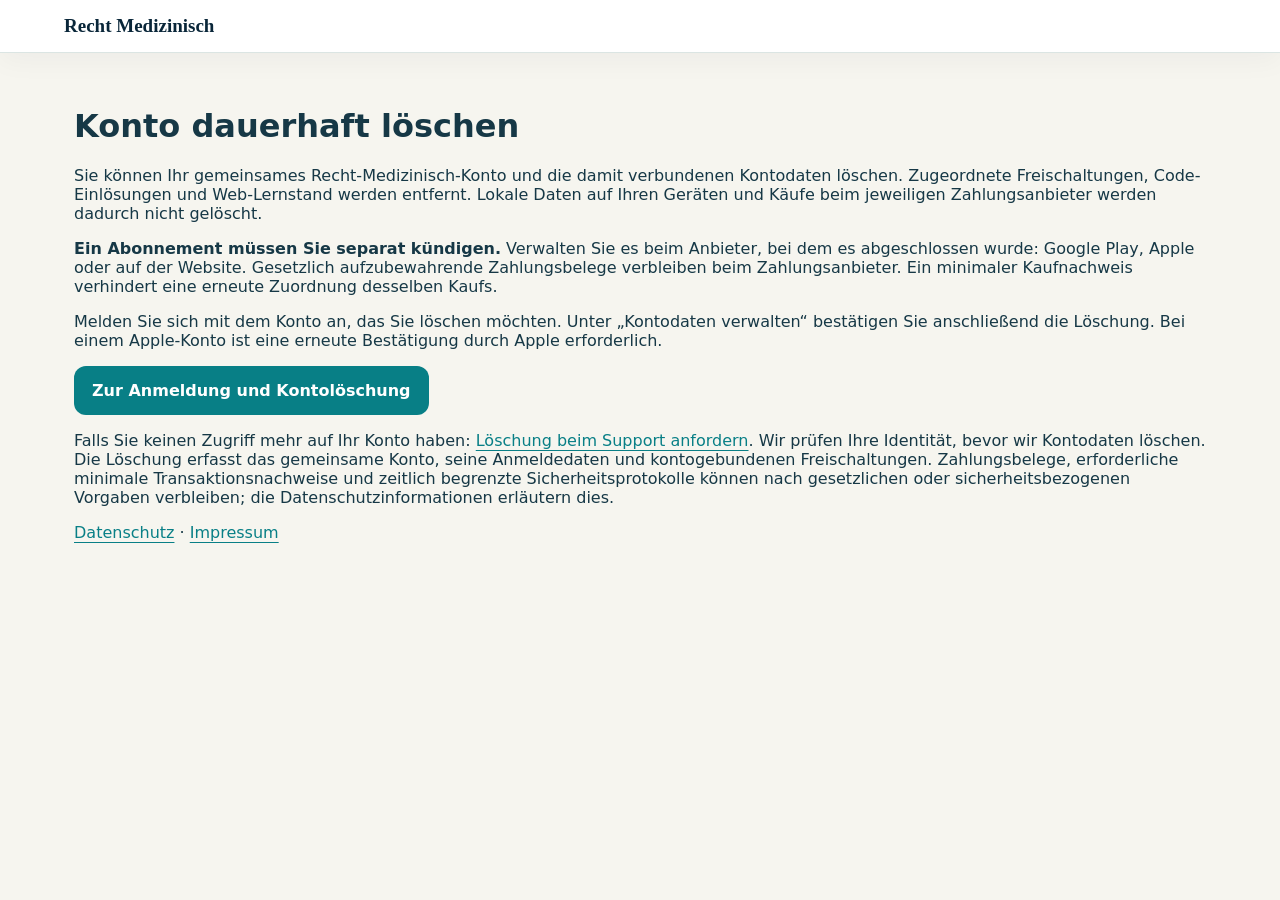
==== account-deletion.html @ ed58313d "Show explicit recovery feedback for an unsaved interview answer" ====
<!doctype html>
<html lang="de"><head><meta charset="utf-8"><meta name="viewport" content="width=device-width,initial-scale=1"><title>Konto löschen · Recht Medizinisch</title><link rel="stylesheet" href="styles.css?v=20261106-practiceux2"></head>
<body><header><a class="brand" href="./">Recht Medizinisch</a></header><main>
<h1>Konto dauerhaft löschen</h1>
<p>Sie können Ihr gemeinsames Recht-Medizinisch-Konto und die damit verbundenen Kontodaten löschen. Zugeordnete Freischaltungen, Code-Einlösungen und Web-Lernstand werden entfernt. Lokale Daten auf Ihren Geräten und Käufe beim jeweiligen Zahlungsanbieter werden dadurch nicht gelöscht.</p>
<p><strong>Ein Abonnement müssen Sie separat kündigen.</strong> Verwalten Sie es beim Anbieter, bei dem es abgeschlossen wurde: Google Play, Apple oder auf der Website. Gesetzlich aufzubewahrende Zahlungsbelege verbleiben beim Zahlungsanbieter. Ein minimaler Kaufnachweis verhindert eine erneute Zuordnung desselben Kaufs.</p>
<p>Melden Sie sich mit dem Konto an, das Sie löschen möchten. Unter „Kontodaten verwalten“ bestätigen Sie anschließend die Löschung. Bei einem Apple-Konto ist eine erneute Bestätigung durch Apple erforderlich.</p>
<a class="button" href="./#account">Zur Anmeldung und Kontolöschung</a>
<p>Falls Sie keinen Zugriff mehr auf Ihr Konto haben: <a href="mailto:rechtmedizinisch@gmail.com?subject=Recht%20Medizinisch%20%E2%80%93%20Kontol%C3%B6schung">Löschung beim Support anfordern</a>. Wir prüfen Ihre Identität, bevor wir Kontodaten löschen. Die Löschung erfasst das gemeinsame Konto, seine Anmeldedaten und kontogebundenen Freischaltungen. Zahlungsbelege, erforderliche minimale Transaktionsnachweise und zeitlich begrenzte Sicherheitsprotokolle können nach gesetzlichen oder sicherheitsbezogenen Vorgaben verbleiben; die Datenschutzinformationen erläutern dies.</p>
<a href="privacy.html">Datenschutz</a> · <a href="https://pg-apps.github.io/impressum/">Impressum</a>
</main></body></html>
---- styles.css ----
:root{font-family:system-ui,-apple-system,sans-serif;color:#163846;background:#f6f5ef;--teal:#087f86;--navy:#092639;--gold:#efd572}*{box-sizing:border-box}body{margin:0}header{position:sticky;top:0;z-index:3;background:#fffffff5;border-bottom:1px solid #dbe5e3;padding:16px 5%;display:flex;justify-content:space-between;align-items:center;gap:20px}.brand{display:flex;gap:12px;align-items:center;text-decoration:none;color:var(--navy);font-weight:750}.brand img{height:48px;width:48px;border-radius:12px}.brand small{display:block;font-size:12px;font-weight:400;margin-top:4px}nav{display:flex;gap:18px;flex-wrap:wrap;align-items:center}a{color:var(--teal);text-underline-offset:4px}nav a{text-decoration:none;font-weight:650}.account-link{background:#e0f3ef;padding:10px 16px;border-radius:22px}main{max-width:1180px;margin:auto;padding:32px 24px;min-height:70vh}.hero{display:grid;grid-template-columns:1fr 1fr;border-radius:28px;overflow:hidden;background:var(--navy);color:white;margin-bottom:28px}.hero-copy{padding:40px}.hero h1{font-size:clamp(34px,4vw,52px);line-height:1.08;letter-spacing:-1.5px}.hero h1 span{color:#59cdc3}.hero img{width:100%;height:100%;object-fit:cover}.eyebrow{text-transform:uppercase;letter-spacing:2px;font-size:12px;font-weight:750}.hero p{line-height:1.65}.button,button{display:inline-block;background:var(--teal);color:white;border:0;border-radius:12px;padding:13px 18px;font:inherit;font-weight:650;text-decoration:none;cursor:pointer;text-align:left}.button.secondary,button.secondary{background:#e0f3ef;color:var(--teal)}button:disabled{opacity:.55;cursor:not-allowed}button:focus-visible,a:focus-visible,input:focus-visible{outline:3px solid #d49625;outline-offset:4px}.row{display:flex;align-items:center;gap:12px;flex-wrap:wrap}.grid{display:grid;grid-template-columns:repeat(auto-fit,minmax(290px,1fr));gap:18px}.card{background:white;border:1px solid #dce7e4;border-radius:22px;padding:25px;margin-bottom:18px}.card h2,.card h3{margin-top:10px;line-height:1.3}.card p,li{line-height:1.65;white-space:pre-line}.badge{display:inline-block;background:#e0f3ef;color:#00666d;font-size:12px;font-weight:750;padding:6px 10px;border-radius:20px}.badge.lock{background:#fff0be;color:#785300}.notice{background:#fff1c7;border-left:5px solid #cd9b23;padding:18px;border-radius:12px;line-height:1.5;margin:16px 0}.disclaimer{background:#ffebe9;border-left-color:#b33131;color:#852626}.narrow{max-width:720px;margin:auto}.back{display:inline-block;margin-bottom:20px}.answer{display:block;width:100%;background:#edf4f3;color:var(--navy);margin:10px 0;white-space:normal;line-height:1.55}.answer.correct{background:#d0efe8;border:2px solid var(--teal)}.answer.wrong{background:#ffe2df;border:2px solid #bd3333}label{display:block;font-weight:650;margin-top:18px}input{display:block;width:100%;font:inherit;border:1px solid #9fbab7;padding:14px;border-radius:10px;margin:7px 0 15px}.subtle{color:#536a73;font-size:14px}.status{min-height:24px;margin:12px 0;line-height:1.6}.section-number{color:var(--teal);font-weight:800;font-size:14px}.link-list a{display:block;padding:12px 0}.search{max-width:650px}footer{text-align:center;line-height:1.8;padding:32px 20px;color:#536a73;font-size:13px}details{background:#f2f8f6;border-radius:12px;padding:14px;margin:10px 0}summary{cursor:pointer;font-weight:700}@media(max-width:720px){header{position:static;flex-direction:column;align-items:flex-start;padding:16px 20px}nav{gap:16px;font-size:14px}.hero{grid-template-columns:1fr}.hero-copy{padding:26px}.hero img{max-height:260px;object-position:center}main{padding:22px 16px}.card{padding:21px}.grid{grid-template-columns:1fr}}

.library-row{display:flex;align-items:flex-start;gap:12px;flex-wrap:wrap;margin:14px 0}.library-row a{flex:1;min-width:180px;text-align:left;white-space:normal}summary{line-height:1.6}main h1{white-space:pre-line}

.diagram{margin:24px 0;padding:16px;background:white;border-radius:20px}.diagram img{display:block;max-width:100%;max-height:85vh;object-fit:contain;margin:0 auto 16px}.image-dialog{max-width:96vw;max-height:95vh;border:0;border-radius:16px;padding:16px}.image-dialog img{display:block;max-width:none;width:min(1400px,160vw);height:auto}.image-dialog::backdrop{background:#092639cc}.image-dialog button{position:sticky;top:0}.course-links{margin:18px 0}

button.danger{background:#a52332;color:white} details label{display:block;margin-top:1rem}

select{display:block;width:100%;padding:14px;margin:12px 0;border:1px solid #b9ced2;border-radius:8px;background:white;color:#15323d;font:inherit}.selected-answer{border:2px solid #087f87;background:#e6f5f5}

details>.button{display:flex;margin:10px 0;text-align:left}.card p{white-space:pre-line}a:focus-visible,button:focus-visible,summary:focus-visible,input:focus-visible,select:focus-visible{outline:3px solid #b88935;outline-offset:3px}

p.correct{color:#00666d;background:#e0f3ef;padding:12px;border-radius:8px}p.wrong{color:#952c35;background:#ffebe9;padding:12px;border-radius:8px}.answer:disabled{opacity:1}

.library-section{margin:26px 0;padding:22px;border:1px solid #d6e5e2;border-radius:22px;background:#ffffffaa}.slide-grid{display:grid;grid-template-columns:repeat(2,minmax(0,1fr));gap:16px}.slide-preview{border-top:4px solid #087f86;margin:0;display:flex;flex-direction:column;align-items:flex-start;gap:12px}.slide-preview h3{flex:1}.deck-controls,.slide-toolbar{display:flex;align-items:center;justify-content:space-between;gap:12px;flex-wrap:wrap;margin:18px 0}.slide-toolbar{padding:14px;background:#e2f2ef;border-radius:16px}.slide-toolbar select{flex:1;min-width:180px;width:auto;max-width:100%;margin:0}.takeaway{background:#e9f6f1;border-left:5px solid #087f86}.caution{background:#fff5dd;border-left:5px solid #cc951c}header{flex-wrap:wrap}.brand,nav{min-width:0}@media(max-width:720px){.slide-grid{grid-template-columns:1fr}.library-section{padding:16px}.slide-toolbar select{flex-basis:100%;order:3}.deck-controls span{font-size:13px}}

.presentation-launch{padding:28px;border-radius:24px;background:linear-gradient(120deg,#092639,#135760);color:white;margin:20px 0}.presentation-launch .button,.presentation-launch button{margin:8px 12px 8px 0}.presentation-launch .subtle{color:#d3e7e4}.slide-stage{height:65vh;overflow:auto;background:white;border:1px solid #d7e7e4;border-top:6px solid #087f86;border-radius:22px;padding:28px;box-shadow:0 12px 30px #12364310}.slide-block{padding:18px 22px;margin-bottom:16px;background:#f0f8f6;border-radius:16px}.slide-block:nth-child(even){background:#f0f4fb}.slide-block h2{color:#08737b;font-size:1.3rem;margin-top:0}.slide-points{padding-left:26px}.slide-points li{padding:8px 0 8px 6px}.slide-points li::marker{color:#087f86}.slide-toolbar{margin-bottom:14px}@media(max-width:720px){.slide-stage{padding:14px;height:62vh}.slide-block{padding:16px}.presentation-launch{padding:20px}}
/* Original web presentation frame with the native app's semantic section palette. */
main.presentation-player{position:fixed;inset:0;z-index:20;max-width:none;margin:0;padding:0;background:#031523;color:white;display:grid;grid-template-rows:auto auto minmax(0,1fr) auto;height:100dvh;min-height:0;overflow:hidden}.player-header{display:flex;align-items:center;gap:18px;padding:12px 22px;border-bottom:1px solid #ffffff22}.player-brand{display:flex;align-items:center;gap:12px}.player-brand img{width:40px;height:40px;border-radius:50%;background:white}.player-position{margin-left:auto;font-size:13px;color:#a4c7cc}.player-header .button{font-size:13px;background:#15374b;color:white}.presentation-player .slide-toolbar{margin:0;padding:10px 22px;border-radius:0;background:#031523}.presentation-player .slide-toolbar select{background:#0b2a40;color:white;border-color:#ffffff33;max-width:650px}.presentation-player .slide-toolbar a{background:#15374b;color:white}.presentation-player .slide-stage{width:min(1180px,calc(100% - 48px));height:100%;max-height:100%;min-height:0;justify-self:center;background:radial-gradient(circle at 90% 10%,#59d7d125,transparent 34%),#f8f5ed;color:#071d33;border:0;border-left:9px solid #20b9b5;border-radius:18px;padding:34px 42px;box-shadow:0 25px 70px #0005;scrollbar-gutter:stable}.deck-title .eyebrow{color:#087f82}.deck-title h1{font-family:Georgia,serif;font-size:clamp(28px,3vw,48px);line-height:1.12;margin:12px 0 28px}.presentation-player .slide-block{background:#fff;border:1px solid #071d3310;border-left:4px solid #087f82;border-radius:22px;padding:20px;margin:16px 0}.slide-block h2{display:flex;align-items:flex-start;gap:12px;color:inherit;font-size:20px}.section-symbol{flex:none}.step-number{display:inline-grid;place-items:center;background:#087f8220;color:#087f82;border-radius:50%;min-width:38px;min-height:38px;margin-top:-7px}.presentation-player .tone-teal{background:#087f8210}.presentation-player .tone-blue{background:#2468c012;border-left-color:#2468c0}.presentation-player .tone-indigo{background:#5357b815;border-left-color:#5357b8}.presentation-player .tone-gold{background:#f4d97855;border-left-color:#b18a15}.presentation-player .tone-plain{background:white}.deck-sources{background:#087f8210;font-size:14px;color:#4e636c}.player-controls{padding:12px 22px;display:flex;align-items:center;gap:20px}.player-controls nav{display:flex;justify-content:space-between;flex:1}.player-controls progress{width:150px;accent-color:#59d7d1;height:8px}.player-controls a{background:#15374b!important;color:white!important}.presentation-player .slide-block p{line-height:1.7}.presentation-player .slide-points li{line-height:1.65}
@media(max-width:720px){.player-header{padding:10px 12px;gap:8px;flex-wrap:wrap}.player-brand{font-size:14px}.player-brand img{width:28px;height:28px}.player-position{font-size:11px}.player-header .button{padding:8px}.presentation-player .slide-toolbar{padding:8px 12px;gap:8px}.presentation-player .slide-toolbar a{padding:9px 12px}.presentation-player .slide-toolbar select{font-size:13px;padding:9px}.presentation-player .slide-stage{width:calc(100% - 16px);padding:20px 16px;border-left-width:5px}.presentation-player .slide-block{padding:16px}.deck-title h1{font-size:28px}.player-controls{padding:8px;gap:8px}.player-controls progress{width:55px}.player-controls a{font-size:12px;padding:10px}.slide-block h2{font-size:18px}}

.slide-steps{padding-left:2em}.slide-steps li{padding:10px 0 10px 8px;line-height:1.65}.slide-steps li::marker{font-weight:800;color:#087f82}.practice-callout{padding:16px;background:#f4d97855;border-radius:14px}strong{font-weight:750}

.knowledge-tiles{display:grid;grid-template-columns:repeat(2,minmax(0,1fr));gap:20px;margin:26px 0}.knowledge-tile{display:flex;flex-direction:column;gap:16px;padding:30px;border-radius:24px;background:white;border:1px solid #dce7e4;border-top:5px solid #087f86;color:#071d33;text-decoration:none;font-size:22px;font-weight:750;box-shadow:0 10px 25px #071d3309}.knowledge-tile:hover{background:#eef8f5}.category-career{border-top-color:#4d68b0}.category-professions{border-top-color:#836899}.category-podcast{border-top-color:#b78920}.category-slides{background:#e6f4f1}.category-system{border-top-color:#135776}.knowledge-tiles[hidden]{display:none}@media(max-width:720px){.knowledge-tiles{grid-template-columns:1fr;gap:14px}.knowledge-tile{font-size:20px;padding:24px}}

.slide-sections{display:grid;gap:16px}.presentation-player .slide-sections .slide-block{margin:0}.layout-comparison .slide-sections{grid-template-columns:repeat(2,minmax(0,1fr))}.layout-statement .slide-block{font-size:22px}.layout-cover .deck-title h1{font-size:clamp(36px,5vw,64px)}.layout-cover .slide-sections{grid-template-columns:minmax(0,1fr) minmax(0,1fr);align-items:center}.layout-cover .diagram{margin:0;padding:0;background:transparent}.layout-cover .slide-block{border:0!important;background:transparent!important}.presentation-player .slide-block{overflow-wrap:anywhere;min-width:0}.deck-title h1{hyphens:auto;overflow-wrap:break-word}@media(max-width:850px){.layout-comparison .slide-sections,.layout-cover .slide-sections{grid-template-columns:1fr}.layout-statement .slide-block{font-size:18px}}

.course-hero{background:linear-gradient(130deg,#071d33,#0b4056);color:white;border:0}.course-hero h1{font-family:Georgia,serif;font-size:clamp(28px,3.5vw,44px);line-height:1.15}.course-hero .section-number{color:#59d7d1}.course-hero li::marker{color:#59d7d1}.course-foundation{border-left:5px solid #087f86}.course-foundation .section-number{display:inline-block;background:#e4f3ee;padding:8px 12px;border-radius:20px}.course-foundation h2{color:#0b4056}

.deck-reading-note{font-size:12px;line-height:1.6;color:#536a73;border-top:1px solid #cdded7;padding-top:16px;margin-top:24px}.slide-stage:focus-visible{outline:2px solid #59d7d1;outline-offset:-3px}

.knowledge-banner{background:linear-gradient(130deg,#071d33,#0b4056);color:white;border-radius:24px;padding:28px;margin:20px 0 26px}.knowledge-banner h1{font-size:clamp(26px,3vw,38px);line-height:1.2;margin:14px 0;max-width:30ch}.knowledge-banner .section-number,.knowledge-category{color:#59d7d1}.knowledge-symbol{display:block;font-size:30px;margin-top:16px}.knowledge-banner .badge{margin-top:8px}.career-entry details .button{display:block;margin:10px 0;line-height:1.5}.library-section summary{display:flex;align-items:center;gap:12px}.library-section summary::before{content:'›';font-size:24px;color:#087f86}.library-section details[open]>summary::before{transform:rotate(90deg)}

.slide-search-dialog{width:min(700px,calc(100% - 24px));max-height:85dvh;overflow:auto;border:1px solid #a9c8c2;border-radius:22px;padding:24px;background:#f8f5ed;color:#071d33}.slide-search-dialog::backdrop{background:#031523cc}.slide-search-dialog h2{font-family:Georgia,serif}.slide-search-dialog .button{display:block;margin:10px 0;line-height:1.5;white-space:normal}.player-header>button{font-size:13px;padding:8px 12px}

.presentation-player .slide-variant-0{background:linear-gradient(135deg,#f8f5ed,#fff)}.presentation-player .slide-variant-1{background:radial-gradient(circle at 83% 20%,#2bc5bf40,transparent 28%),#f8f5ed}.presentation-player .slide-variant-2{background:radial-gradient(circle at 80% 20%,#2bc5bf40,transparent 30%),#071d33;color:white}.presentation-player .slide-variant-3{background:linear-gradient(135deg,#dff1eb,#fbf7ee)}.slide-variant-2 .deck-title .eyebrow{color:#59d7d1}.presentation-player .slide-variant-2 .slide-block{background:#f4f8f5;color:#071d33}.presentation-player .slide-variant-2 .tone-gold{background:#f7edc8}.presentation-player .slide-variant-2 .tone-blue{background:#e8eff8}.presentation-player .slide-variant-2 .tone-indigo{background:#eeedf9}.slide-variant-2 .deck-sources{background:#e1f0eb;color:#244551}.slide-variant-2 .deck-reading-note{color:#c5dedc;border-color:#ffffff33}

/* Native judgment atlas and grouped norm library. */
.reference-banner p{line-height:1.6}.reference-banner .button{margin-top:12px}.reference-filter-row{display:flex;gap:18px;flex-wrap:wrap}.reference-filter-row label{flex:1;min-width:220px;margin:0}.reference-filter-row select{display:block;width:100%;font:inherit;color:var(--navy);background:#f2f8f6;border:1px solid #9fbab7;border-radius:10px;padding:12px;margin-top:8px;white-space:normal}.reference-filter-row select:focus-visible{outline:3px solid #d49625;outline-offset:3px}.judgment-card{border-top:4px solid #087f86}.judgment-card h2{font-size:clamp(21px,2.4vw,28px);color:var(--navy)}.judgment-docket{font-family:ui-monospace,monospace;font-size:14px;color:#536a73}.judgment-tenor{background:#edf4fa;border-left:4px solid #4a749a;padding:12px 18px;border-radius:10px}.judgment-tenor h3,.judgment-holding h3{font-size:16px}.judgment-card summary{color:var(--teal);padding:6px 0}.judgment-card details[open] summary{margin-bottom:18px}.reference-actions{display:flex;flex-wrap:wrap;gap:12px}.reference-source{display:inline-flex;padding:12px 16px;background:var(--teal);color:white;border-radius:10px;text-decoration:none;font-weight:650}.reference-course-links a{display:block;padding:10px 0;line-height:1.5}.norm-group h2{color:var(--navy)}.norm-link{display:flex;gap:14px;align-items:flex-start;padding:17px 6px;text-decoration:none;border-bottom:1px solid #dce7e4;color:var(--navy);line-height:1.5}.norm-link:last-child{border-bottom:0}.norm-link:hover{background:#eef7f4;border-radius:10px}.norm-description{display:block;font-size:14px;color:#536a73;margin-top:5px}.norm-symbol{color:var(--teal);font-size:24px;font-weight:800;min-width:24px}.norm-arrow{margin-left:auto;color:var(--teal);font-size:22px}.norm-resources{border-left:5px solid #087f86}@media(max-width:600px){.reference-filter-row{display:block}.reference-filter-row label+label{margin-top:14px}.reference-source{width:100%}.judgment-card .badge{line-height:1.5}}
.practice-modes{display:grid;grid-template-columns:repeat(3,minmax(0,1fr));gap:14px;margin:20px 0}.practice-mode{display:flex;flex-direction:column;align-items:flex-start;gap:12px;background:#f2f7f5;color:var(--navy);border:2px solid #dbe7e3;border-radius:18px;padding:20px;text-align:left;line-height:1.5;font-weight:400}.practice-mode[aria-pressed=true]{background:#dff2ed;border-color:var(--teal);box-shadow:0 0 0 1px var(--teal)}.practice-mode strong{font-size:19px}.mode-icon{font-size:27px}.mode-description{font-size:14px;color:#425f68}.practice-timer-setup{background:#edf3f9;border-radius:16px;padding:18px;margin:20px 0}.practice-timer-setup input{max-width:240px}.practice-timer-setup .badge{display:block;width:fit-content;font-size:14px;margin:12px 0}.practice-timer-setup label{font-size:14px}.practice-mistakes{border-top:1px solid #dbe7e3;margin-top:28px;padding-top:16px}.practice-score{display:flex;align-items:center;gap:18px;border-radius:16px;background:#def2eb;padding:20px;margin:20px 0;color:#00666d}.practice-score strong{font-size:34px}.practice-panel>.secondary{margin:10px 8px 10px 0}@media(max-width:760px){.practice-modes{grid-template-columns:1fr}.practice-mode{gap:8px;padding:18px}.practice-mode .mode-icon{font-size:23px}.practice-score{align-items:flex-start;flex-direction:column;gap:8px}}
.practice-answer{display:grid;grid-template-columns:32px minmax(0,1fr);gap:14px;align-items:start}.answer-letter{display:inline-flex;align-items:center;justify-content:center;width:32px;height:32px;border-radius:50%;background:white;color:var(--teal);font-weight:800}.practice-answer.correct .answer-letter{background:var(--teal);color:white}.practice-answer.wrong .answer-letter{background:#b33131;color:white}

.layout-roles .slide-sections{grid-template-columns:repeat(3,minmax(0,1fr))}.layout-roles .slide-sections>.tone-gold:last-child{grid-column:1/-1}@media(max-width:1100px){.layout-roles .slide-sections{grid-template-columns:repeat(2,minmax(0,1fr))}}@media(max-width:700px){.layout-roles .slide-sections{grid-template-columns:1fr}}

.course-group{margin:32px 0 42px}.course-group>h2{font-family:Georgia,serif;font-size:clamp(24px,3vw,30px);margin-bottom:8px}.course-group>.subtle{margin-bottom:20px}.course-preview{display:flex;flex-direction:column;border-top:4px solid #628298;margin-bottom:0;min-width:0}.course-preview.course-free{border-top-color:var(--teal);background:linear-gradient(155deg,#fff,#eff9f5)}.course-preview h3{font-size:22px;color:var(--navy);line-height:1.3;margin:0 0 12px}.course-preview>.button{margin-top:auto;align-self:flex-start}.course-preview>p:not(.section-number){margin-top:0;margin-bottom:22px}.course-card-top{display:flex;align-items:center;justify-content:space-between;gap:12px;flex-wrap:wrap}.course-symbol{display:grid;place-items:center;width:48px;height:48px;background:#e8f2f2;border-radius:14px;font-size:25px}.course-free .course-symbol{background:#d7efe6}.course-preview .section-number{margin:18px 0 10px}.course-preview .badge{white-space:normal}

.account-welcome{display:grid;grid-template-columns:1.15fr 1fr;background:var(--navy);color:white;border-radius:24px;overflow:hidden;margin-bottom:24px}.account-welcome-copy{padding:28px}.account-welcome h1{margin:12px 0;font-family:Georgia,serif;font-size:36px}.account-welcome img{width:100%;height:100%;object-fit:cover;min-height:250px}.account-slogan{font-size:22px;line-height:1.45;font-weight:700}.account-slogan span{color:#59d7d1}.account-grants{border-top:5px solid var(--teal)}.account-code{background:#edf7f5;border:1px solid #b8dbd5}.account-code h2{color:#08737b}@media(max-width:540px){.account-welcome{grid-template-columns:1fr}.account-welcome img{height:180px;min-height:0;object-position:center 40%}.account-welcome-copy{padding:24px}}

header{flex-wrap:wrap}.brand{min-width:0}header nav{min-width:0}header nav a{white-space:nowrap}@media(min-width:721px) and (max-width:1200px){header nav{flex-basis:100%;gap:16px}}

/* Native learning steps: semantic answers and persistent course progress. */
.course-learning-progress{margin-top:1.4rem}.course-learning-progress progress{width:100%;height:14px;accent-color:var(--teal,#07878b)}
.learning-material{border:1px solid #cbdedb;border-radius:16px;margin:12px 0;background:#f4faf8;padding:16px}
.learning-material summary{cursor:pointer;font-weight:750;color:#075e66;line-height:1.5;text-align:left}.learning-material>div{padding-top:16px}
.learning-answers{display:grid;gap:12px}.learning-answer{display:flex;align-items:flex-start;gap:12px;text-align:left;white-space:normal;line-height:1.6;width:100%}
.answer-marker{display:inline-flex;justify-content:center;align-items:center;flex:0 0 30px;height:30px;border:1px solid currentColor;border-radius:50%;font-weight:800}
.learning-feedback{padding:16px;margin-top:16px;border-radius:16px}.learning-feedback:empty{display:none}
.learning-feedback.correct{background:#e0f5ef;color:#086d69}.learning-feedback.wrong{background:#fff0ee;color:#9b3035}
.learning-step .source-link{display:block;margin:12px 0;padding:14px;background:#edf6f5;border-radius:12px;font-weight:650;overflow-wrap:anywhere}
.learning-answer:disabled{opacity:1}.learning-answer.correct{background:#dcf5ed;color:#086d69;border:2px solid #0b8c82}.learning-answer.wrong{background:#fff0ee;color:#9b3035;border:2px solid #ba4249}

.course-progress-preview{display:grid;gap:8px;margin:14px 0;font-size:.88rem;font-weight:650;color:#08787e}.course-progress-preview progress{width:100%;height:10px;accent-color:#07878b}.progress-stat-grid{display:grid;grid-template-columns:repeat(3,1fr);gap:12px;margin-top:24px}.progress-stat-grid>div{display:grid;gap:7px;padding:18px;border-radius:16px;background:#ffffffc9;color:#093346}.progress-stat-grid strong{font-size:1.7rem}.progress-stat-grid span{font-size:.85rem}.certificate-gate{margin-top:28px;border-top:5px solid #bf9a42}@media(max-width:540px){.progress-stat-grid{grid-template-columns:1fr}.progress-stat-grid>div{display:flex;align-items:center;justify-content:space-between}}

.podcast-hero{display:grid;grid-template-columns:200px 1fr;gap:32px;align-items:center;padding:32px;background:#0b2339;color:white;border-radius:26px;margin-bottom:28px}.podcast-hero img{width:100%;border-radius:20px}.podcast-hero h1{color:white}.podcast-hosts{color:#66d2d0;font-weight:750}.podcast-grid{display:grid;grid-template-columns:repeat(2,minmax(0,1fr));gap:22px}.podcast-related{display:grid;gap:12px;border-top:1px solid #d7e3e0;margin-top:22px;padding-top:12px}.podcast-related a{padding:12px;border-radius:12px;background:#edf7f4;font-weight:650}.podcast-episode{margin:0}.podcast-grid+.card{margin-top:28px}@media(max-width:650px){.podcast-hero{grid-template-columns:1fr;padding:24px}.podcast-hero img{width:130px}.podcast-grid{grid-template-columns:1fr}}

.search-controls{display:grid;grid-template-columns:2fr 1fr;gap:16px;margin:24px 0}.search-controls input,.search-controls select{width:100%;min-width:0}.search-result mark{background:#ffebae;color:#172d35;border-radius:3px;padding:0 2px}.search-result h2{font-size:1.25rem}.search-result h2 a{text-decoration:underline;text-decoration-thickness:1px;text-underline-offset:4px}.search-result p{line-height:1.7}@media(max-width:600px){.search-controls{grid-template-columns:1fr}}

.sync-panel{border-top:5px solid #07878b}.sync-panel button{margin:6px 10px 6px 0}.sync-panel h2{color:#08787e}

.home-learning-summary{font-weight:650}.home-progress-link{display:block;margin-top:16px;color:inherit;text-underline-offset:4px}.home-learning-menu>a{display:grid;grid-template-columns:30px minmax(0,1fr) 18px;align-items:center;gap:12px;padding:17px 4px;border-bottom:1px solid #dce7e4;color:#071d33;text-decoration:none;font-weight:650}.home-learning-menu>a:last-child{border-bottom:0}.home-learning-menu>a:hover,.home-learning-menu>a:focus-visible{background:#eaf7f5;border-radius:8px}.home-learning-menu>a>span:last-child{font-size:25px;color:#087f86}

.card>a.button{margin:6px 8px 6px 0;white-space:normal;text-align:left}

.learning-path-image{display:block;width:100%;height:auto;border-radius:18px}.learning-outcomes{list-style:none;counter-reset:outcome;padding:0}.learning-outcomes li{counter-increment:outcome;display:flex;align-items:flex-start;gap:14px;margin:16px 0;line-height:1.6}.learning-outcomes li::before{content:counter(outcome);flex:0 0 32px;height:32px;display:grid;place-items:center;border-radius:50%;background:#d7f1ef;color:#006b70;font-weight:800}.knowledge-tile p{font-size:1rem;font-weight:400;line-height:1.6}

.progress-level{display:flex;align-items:center;gap:22px;margin:22px 0}.progress-level h2{margin:4px 0}.progress-ring{position:relative;width:116px;height:116px;flex:0 0 116px;border-radius:50%;display:grid;place-items:center;background:conic-gradient(#71d4cb var(--progress),#ffffff30 0)}.progress-ring::before{content:"";position:absolute;inset:10px;background:#102c3e;border-radius:50%}.progress-ring strong{position:relative;font-size:1.65rem}.progress-level .section-number{color:#9de6df}@media(max-width:420px){.progress-level{gap:14px}.progress-ring{width:90px;height:90px;flex-basis:90px}.progress-ring strong{font-size:1.3rem}.progress-level h2{font-size:1.15rem}}

/* A visible learning status and clear location within the platform. */
body>header{display:grid;grid-template-columns:minmax(0,1fr) auto;gap:10px 20px;box-shadow:0 8px 28px #0926390a}
body>header .brand{font-family:Georgia,serif;font-size:19px;line-height:1.06}
body>header .brand img{width:58px;height:58px;object-fit:cover;border:1px solid #d7e5e5;box-shadow:0 4px 14px #09263912}
body>header .brand small{font-family:system-ui,-apple-system,sans-serif;line-height:1.25;color:#4b6670}
body>header nav{grid-column:1/-1;grid-row:2;gap:4px 7px}
body>header nav a{padding:10px 12px;border-radius:13px;color:#284b56;transition:background .15s,color .15s}
body>header nav a:hover{background:#eaf5f2;color:#075d66}
body>header nav a.is-active{background:#092f42;color:white;box-shadow:inset 0 -3px #43c6bd}
body>header .account-link{background:#e0f3ef;color:#075d66}
body>header .account-link.is-active{background:#092f42;color:white}
.nav-progress{grid-column:2;grid-row:1;display:flex;align-items:center;justify-content:space-between;gap:12px;min-width:167px;padding:9px 12px 9px 15px;border:1px solid #a7d6d1;border-radius:15px;background:#e3f4ef;color:#074d56;text-decoration:none;font-size:13px;font-weight:750;box-shadow:0 4px 14px #0926390e}
.nav-progress strong{background:#087f86;color:#fff;padding:8px 9px;border-radius:10px;font-size:16px;white-space:nowrap}
.nav-progress:hover,.nav-progress.is-active{background:#092f42;color:#fff}
.nav-progress.is-active strong{background:#42bdb7;color:#072b3b}
.slide-course-jump{border-top:5px solid #35aaa5;background:linear-gradient(135deg,#fff,#ebf8f4)}
.slide-course-jump select{max-width:420px}
.slide-course-jump .button{margin:5px 0}
.knowledge-tile{position:relative;overflow:hidden;min-height:180px;justify-content:space-between;transition:transform .16s,box-shadow .16s}
.knowledge-tile:hover{transform:translateY(-3px);box-shadow:0 17px 34px #09263916}
.knowledge-tile .subtle{font-size:14px;font-weight:750;color:#087078}
.knowledge-tile.category-glossary{background:linear-gradient(140deg,#fff,#edf8f6)}
.knowledge-tile.category-career{background:linear-gradient(140deg,#fff,#f0f4ff)}
.knowledge-tile.category-professions{background:linear-gradient(140deg,#fff,#f6f0fa)}
.knowledge-tile.category-podcast{background:linear-gradient(140deg,#fff,#fff6df)}
.knowledge-tile.category-system{background:linear-gradient(140deg,#fff,#eaf3f7)}
.knowledge-tile.category-slides{background:linear-gradient(140deg,#fff,#e9f5ef)}
.certificate-gate{scroll-margin-top:110px;background:linear-gradient(120deg,#fffaf0,#fff);border:1px solid #e8d7ac;border-top:6px solid #bd8a21;box-shadow:0 14px 34px #4d331115}
.certificate-gate h2{font-family:Georgia,serif;font-size:clamp(24px,3vw,32px);color:#493719}
.certificate-gate .section-number{color:#8b6318}
.certificate-gate>p:not(.section-number):not(.subtle){max-width:75ch}
.progress-course-heading{margin:40px 0 20px}
.progress-course-heading h2{font-family:Georgia,serif;font-size:clamp(25px,3vw,33px);margin:6px 0}
/* Course lessons use the same visual rhythm as the native learning path. */
.course-hero{box-shadow:0 20px 42px #0926391b}
.course-hero>p:not(.section-number){max-width:78ch}
.course-goals{background:linear-gradient(130deg,#fff,#f1f8f6);border-left:5px solid #0a8889}
.course-goals h2{font-family:Georgia,serif;font-size:clamp(22px,2.5vw,30px);color:#0b4056}
.course-goals ul{list-style:none;padding:0;margin:14px 0 2px;display:grid;gap:9px}
.course-goals li{display:flex;align-items:flex-start;gap:12px;margin:0;padding:11px 13px;border-radius:12px;background:#ffffffb8}
.course-goals li::before{content:'◎';color:#078788;font-size:22px;line-height:1.1;flex:none}
.course-journey{display:block;background:#0b3044;color:white;border-radius:20px;padding:20px 22px;margin:20px 0 26px;box-shadow:0 14px 30px #09263916}
.course-journey>.section-number{color:#79ddd3;margin:0 0 14px}
.course-journey-links{display:grid;grid-template-columns:repeat(4,minmax(0,1fr));gap:9px}
.course-journey-link{display:flex;align-items:center;gap:10px;width:100%;padding:11px 12px;border:1px solid #ffffff36;border-radius:12px;background:#ffffff14;color:white;text-align:left;font-size:13px;line-height:1.35}
.course-journey-link:hover{background:#ffffff28}
.journey-symbol{font-size:21px;flex:none}
.learning-step{--step-accent:#088487;--step-tint:#e6f5f0;border-top:5px solid var(--step-accent);box-shadow:0 10px 24px #0926390a;scroll-margin-top:175px}
.learning-step.step-2,.learning-step.step-5{--step-accent:#9a7349;--step-tint:#fff4e9}
.learning-step.step-3,.learning-step.step-6{--step-accent:#4d68a6;--step-tint:#edf2fc}
.learning-step.step-4,.learning-step.step-7{--step-accent:#6b659f;--step-tint:#f1effa}
.learning-step>.section-number{display:inline-flex;padding:6px 10px;border-radius:9px;background:var(--step-tint);color:var(--step-accent);font-size:12px;letter-spacing:.07em}
.learning-step>h2{font-family:Georgia,serif;font-size:clamp(23px,2.4vw,29px);color:#123748;margin:13px 0 20px}
.learning-material{background:#f7faf9;border-color:#cfdfdc;padding:0;overflow:hidden}
.learning-material[open]{background:#fff;border-color:#8dc7be;box-shadow:0 8px 22px #0926390c}
.learning-material summary{display:grid;grid-template-columns:35px minmax(0,1fr) auto;align-items:center;gap:12px;padding:14px 15px;list-style:none;color:#153d46}
.learning-material summary::-webkit-details-marker{display:none}
.learning-material summary::after{content:'⌄';font-size:23px;color:#087f86;grid-column:4;line-height:1}
.learning-material[open] summary::after{transform:rotate(180deg)}
.material-number{display:grid;place-items:center;width:35px;height:35px;background:#dff2ed;color:#066f73;border-radius:50%;font-size:13px;font-weight:850}
.material-title{font-size:16px;font-weight:750;line-height:1.4}
.material-state{font-size:12px;color:#496873;white-space:nowrap}
.material-state.is-read{color:#067b6f;font-weight:800}
.learning-material>div{padding:0 18px 18px 62px;text-align:left;line-height:1.65}
.learning-material>div p{white-space:normal}
.material-norms{display:flex;gap:7px;flex-wrap:wrap;margin-top:18px}
.material-norm{display:inline-flex;padding:7px 10px;border-radius:999px;background:#e7eeef;color:#31515a;font-size:12px;font-weight:750}
.learning-question{background:var(--step-tint);border-left:4px solid var(--step-accent);border-radius:10px;padding:15px 17px;font-size:17px;font-weight:650;line-height:1.55}
.decision-citation{display:inline-block;background:#e6f3f3;color:#075962;padding:9px 13px;border-radius:999px;font-size:13px;font-weight:750}
.decision-block{padding:17px 20px;border-radius:16px;margin:15px 0;border-left:4px solid #0a8a89;background:#edf7f4}
.decision-block h4{font-size:17px;margin:0 0 8px;color:#154451}
.decision-block p{margin:8px 0 0;line-height:1.7}
.decision-holding{border-left-color:#4d68a6;background:#edf2fb}
.decision-practice{border-left-color:#b89129;background:#fff7df}
@media(max-width:820px){.course-journey-links{grid-template-columns:repeat(2,minmax(0,1fr))}.learning-step{scroll-margin-top:20px}}
@media(max-width:520px){.course-journey-links{grid-template-columns:1fr 1fr}.course-journey-link{font-size:12px;padding:9px}.journey-symbol{font-size:18px}.learning-material summary{grid-template-columns:30px minmax(0,1fr);gap:9px}.learning-material summary::after{grid-column:3;grid-row:1}.material-number{width:30px;height:30px}.material-state{grid-column:2;grid-row:2}.learning-material>div{padding:0 14px 15px}.decision-citation{border-radius:13px;line-height:1.5}}
/* Definitions, career cards and diagrams keep consistent semantic accents. */
.library-section{border-top:5px solid #087f86;box-shadow:0 10px 26px #0926390a}
.library-group-career{border-top-color:#6177b8;background:#f7f9ff}
.library-group-professions{border-top-color:#9470a6;background:#fbf8fd}
.library-group-podcast{border-top-color:#bd902e;background:#fffaf0}
.library-group-system{border-top-color:#26698a;background:#f3f8fa}
.library-group-slides{border-top-color:#087f86;background:#eff8f4}
.library-section>h2{font-family:Georgia,serif;color:#0d3548}
.library-section details{background:#fff;border:1px solid #d7e5e2;padding:0;overflow:hidden}
.library-section details>summary{padding:14px 17px;color:#164b55}
.library-section details[open]>summary{background:#eaf5f2;border-bottom:1px solid #d7e5e2}
.library-section .library-row{padding:0 17px}
.library-section .library-row a{border-radius:10px;background:#eef7f5;text-decoration:none}
.library-section .library-row a:hover{background:#dbeeea}
.knowledge-detail-card{--knowledge-accent:#078184;--knowledge-tint:#ecf7f4;border-left:5px solid var(--knowledge-accent);background:linear-gradient(130deg,#fff,var(--knowledge-tint));box-shadow:0 10px 24px #0926390b}
.knowledge-detail-card.knowledge-tone-blue{--knowledge-accent:#4d70a8;--knowledge-tint:#f0f4fc}
.knowledge-detail-card.knowledge-tone-indigo{--knowledge-accent:#6c65a3;--knowledge-tint:#f3f0fa}
.knowledge-detail-card.knowledge-tone-gold{--knowledge-accent:#ad8126;--knowledge-tint:#fff7df}
.knowledge-detail-card h2{display:flex;align-items:flex-start;gap:12px;font-family:Georgia,serif;font-size:clamp(21px,2.5vw,27px);color:#123849}
.knowledge-heading-symbol{font-family:system-ui,-apple-system,sans-serif;font-size:23px;color:var(--knowledge-accent);line-height:1.15}
.knowledge-step-number{display:grid;place-items:center;min-width:37px;height:37px;padding:0 8px;border-radius:50%;background:var(--knowledge-accent);color:white;font:800 15px system-ui,-apple-system,sans-serif}
.knowledge-detail-card p{white-space:normal;line-height:1.75;max-width:90ch}
.knowledge-detail-card strong{color:#075e66}
.knowledge-detail-card ul{padding-left:23px}.knowledge-detail-card li{padding:7px 0}.knowledge-detail-card li::marker{color:var(--knowledge-accent)}
.knowledge-source{display:flex;align-items:center;gap:10px;flex-wrap:wrap;margin:16px 0 24px;padding:14px 17px;background:#eaf4f6;border:1px solid #ccdee4;border-radius:14px}
.knowledge-source strong{color:#144a60}.knowledge-source a{font-weight:750;overflow-wrap:anywhere}
.course-links{display:flex;gap:10px;flex-wrap:wrap}.course-links a{border-radius:999px;background:#e6f4ef;padding:9px 13px;font-size:13px;font-weight:750;text-decoration:none}
.course-links a:hover{background:#d2ebe5}
body>header{background:#fff}
.home-learning-menu{margin:34px 0}
.home-learning-menu>h2{font-family:Georgia,serif;font-size:clamp(27px,3vw,35px);color:#0d3042;margin:6px 0 20px}
.home-shortcut-grid{display:grid;grid-template-columns:repeat(3,minmax(0,1fr));gap:18px}
.home-shortcut-card{--home-accent:#087f86;background:linear-gradient(145deg,#fff,#f1f9f7);border:1px solid #d4e4df;border-top:5px solid var(--home-accent);border-radius:22px;padding:19px;min-width:0;box-shadow:0 11px 26px #0926390b}
.home-tone-blue{--home-accent:#426eab;background:linear-gradient(145deg,#fff,#f2f5fc)}
.home-tone-gold{--home-accent:#af852c;background:linear-gradient(145deg,#fff,#fff9ec)}
.home-shortcut-heading{display:flex;align-items:flex-start;gap:12px;min-height:82px}
.home-shortcut-symbol{display:grid;place-items:center;width:44px;height:44px;flex:none;border-radius:14px;background:#fff;font-size:24px;box-shadow:0 3px 12px #0926390b}
.home-shortcut-heading .section-number{color:var(--home-accent);margin:0 0 3px;font-size:11px}
.home-shortcut-heading h3{font-family:Georgia,serif;font-size:21px;line-height:1.22;color:#0d3042;margin:0}
.home-shortcut-card>a{display:grid;grid-template-columns:minmax(0,1fr) auto;gap:1px 10px;color:#123849;text-decoration:none;padding:13px 10px;border-top:1px solid #b9d4d526;border-radius:10px}
.home-shortcut-card>a:hover{background:#ffffffc4}
.home-shortcut-card>a strong{font-size:15px;line-height:1.35}
.home-shortcut-card>a small{grid-column:1;color:#526b72;font-size:12px;line-height:1.4}
.shortcut-arrow{grid-column:2;grid-row:1/3;color:var(--home-accent);font-size:19px;align-self:center}
.home-offer-link{display:flex;align-items:center;gap:15px;background:#092f42;color:white;border-radius:18px;padding:17px 21px;margin:8px 0 32px;text-decoration:none;font-size:17px;font-weight:750}
.home-offer-link span:last-child{margin-left:auto;color:#83dfd6;font-size:13px;white-space:nowrap}
.home-offer-link:hover{background:#16465a}
@media(max-width:900px){.home-shortcut-grid{grid-template-columns:1fr 1fr}.home-shortcut-card:last-child{grid-column:1/-1}}
@media(max-width:620px){.home-shortcut-grid{grid-template-columns:1fr}.home-shortcut-card:last-child{grid-column:auto}.home-shortcut-heading{min-height:0;margin-bottom:12px}.home-offer-link{font-size:15px}.home-offer-link span:last-child{white-space:normal;text-align:right}}
@media(max-width:720px){body>header{display:grid;grid-template-columns:minmax(0,1fr) auto;align-items:center;gap:14px;padding:12px 16px}body>header .brand{font-size:16px}body>header .brand img{width:46px;height:46px}body>header .brand small{font-size:10px}.nav-progress{min-width:0;padding:7px;gap:5px;flex-direction:column;align-items:stretch;text-align:center;font-size:10px}.nav-progress strong{padding:5px;font-size:14px}body>header nav{grid-column:1/-1;order:3;display:flex;overflow-x:auto;flex-wrap:nowrap;gap:4px;padding:3px 0 8px;scrollbar-width:none}body>header nav::-webkit-scrollbar{display:none}body>header nav a{font-size:13px;padding:9px 10px;white-space:nowrap}.certificate-gate{scroll-margin-top:12px}}
.search-results{display:grid;grid-template-columns:repeat(2,minmax(0,1fr));gap:15px;align-items:stretch}
.search-result{--search-accent:#078184;min-width:0;border-left:5px solid var(--search-accent);background:linear-gradient(135deg,#fff,#f3faf8);box-shadow:0 10px 24px #0926390b}
.search-tone-blue{--search-accent:#4d70a8;background:linear-gradient(135deg,#fff,#f2f6fc)}
.search-tone-indigo{--search-accent:#6c65a3;background:linear-gradient(135deg,#fff,#f5f3fb)}
.search-tone-gold{--search-accent:#ad8126;background:linear-gradient(135deg,#fff,#fffaef)}
.search-result-kind{display:flex;align-items:center;gap:8px;color:var(--search-accent);font-size:11px;font-weight:850;letter-spacing:.08em;text-transform:uppercase;margin:0 0 12px}
.search-result-symbol{display:grid;place-items:center;width:32px;height:32px;flex:none;border-radius:10px;background:#fff;font-size:17px;box-shadow:0 2px 8px #09263912}
.search-preview{margin-left:auto;border-radius:999px;padding:4px 8px;background:#fff;border:1px solid #d7e4e3;color:#496571;letter-spacing:0;text-transform:none}
.search-result h2{margin:0 0 10px;line-height:1.3}
.search-result h2 a{text-decoration:none}
.search-result h2 a:hover{text-decoration:underline}
.search-result p:not(.search-result-kind){color:#435b64;font-size:14px;line-height:1.6}
.search-result-action{display:inline-flex;color:var(--search-accent);font-size:13px;font-weight:800;text-decoration:none;margin-top:4px}
.search-result-action:hover{text-decoration:underline}
.practice-mode:nth-child(1){--mode-accent:#078184;--mode-tint:#edf9f5}
.practice-mode:nth-child(2){--mode-accent:#ad8126;--mode-tint:#fff8e8}
.practice-mode:nth-child(3){--mode-accent:#5871a1;--mode-tint:#f2f5fb}
.practice-mode{border-top:5px solid var(--mode-accent);background:var(--mode-tint)}
.practice-mode[aria-pressed=true]{border-color:var(--mode-accent);background:var(--mode-tint);box-shadow:0 0 0 2px var(--mode-accent),0 10px 24px #09263916}
.practice-mode .mode-icon{display:grid;place-items:center;width:46px;height:46px;border-radius:14px;background:white;box-shadow:0 4px 12px #09263912}
.practice-panel{border-top:5px solid #078184;box-shadow:0 12px 26px #09263912}
.practice-mistakes{border:1px solid #dbe7e3;border-left:4px solid #ad8126;border-radius:15px;background:#fffaf0;margin-top:22px;padding:17px}
.practice-mistakes+.practice-mistakes{border-left-color:#5871a1;background:#f4f7fc}
.practice-mistakes h3{margin:0 0 7px}
@media(max-width:720px){.search-results{grid-template-columns:1fr}}
.progress-certificate-link{display:inline-flex;align-items:center;gap:8px;margin-top:18px;padding:11px 15px;border:1px solid #e6c770;border-radius:999px;background:#fff5d8;color:#63491a;font-size:14px;font-weight:800;text-decoration:none}
.progress-certificate-link:hover{background:#ffeab3}

.footer-author{display:inline-flex;align-items:center;gap:7px;vertical-align:middle;white-space:nowrap}.footer-author img{display:block;width:26px;height:26px;flex:none}.footer-author span{line-height:1.3}

.player-loading{font-size:12px;color:#a4c7cc}.player-loading button{font-size:12px;padding:6px 10px}
 .presentation-player .player-loading{position:static;flex-basis:100%;padding:8px 0;background:#031523;color:#a4c7cc;max-width:100%}.player-header{flex-wrap:wrap}
.home-resume-card {display:flex;align-items:flex-start;gap:16px;padding:20px;margin:20px 0;border:1px solid #a0d8d5;border-radius:20px;background:#e8f6f3;color:var(--navy,#102434);text-decoration:none;}
.home-resume-card > span:nth-child(2) {display:grid;gap:6px;flex:1;min-width:0;overflow-wrap:anywhere;}
.home-resume-card strong {font-size:1.15rem;color:#08777e;}
.home-resume-card small {color:#466273;}
.home-resume-card:hover {border-color:#08777e;}
.home-resume-card:focus-visible {outline:3px solid #08777e;outline-offset:4px;}
.resume-arrow {font-size:1.6rem;color:#08777e;}
.diagram-actions {display:flex;flex-wrap:wrap;gap:12px;margin:12px 0;}
.diagram-actions button {min-height:44px;flex:1 1 210px;text-align:center;}
.diagram figcaption {text-align:left;margin-top:12px;}
.billing-panel{border-top:5px solid var(--teal);background:#f2faf8}.billing-grid{display:grid;grid-template-columns:repeat(auto-fit,minmax(220px,1fr));gap:16px;margin:24px 0}.billing-offer{padding:20px;border:1px solid #b8d8d4;background:white;border-radius:16px;display:flex;flex-direction:column;align-items:flex-start}.billing-price{font-size:24px;font-weight:750;color:var(--teal);margin:8px 0}.billing-offer h3{margin-top:0;line-height:1.4}.billing-offer button{margin-top:auto}.billing-panel details>summary{cursor:pointer;font-weight:750;padding:16px;background:#e0f3ef;border-radius:12px}.billing-panel details[open]{display:grid;gap:12px}.billing-panel .row{margin:20px 0}

.cancellation-form {display:grid;gap:1rem}.cancellation-field {display:grid;gap:.45rem}.cancellation-form label {font-weight:650}.cancellation-form input,.cancellation-form textarea,.cancellation-form select {width:100%;box-sizing:border-box;padding:.85rem;border:1px solid var(--teal,#16858b);border-radius:12px;font:inherit;background:#fff;color:#14262d}.cancellation-form textarea {min-height:100px}.cancellation-receipt pre {white-space:pre-wrap;overflow-wrap:anywhere;font:inherit;line-height:1.6}.cancellation-form button {margin-top:.5rem}

/* Apple's official artwork is supplied unchanged; its background stays black. */
.apple-sign-in{display:flex;align-items:center;justify-content:center;width:100%;padding:0;min-height:50px;margin:12px 0;background:#000;color:#fff;border:1px solid #000;border-radius:8px;overflow:hidden;box-shadow:none}
.apple-sign-in:hover,.apple-sign-in:focus-visible{background:#000;color:#fff}
.apple-sign-in img{display:block;width:min(100%,320px);height:50px;object-fit:contain}
.apple-sign-in:disabled{opacity:.55;cursor:wait}

.code-feedback:empty{display:none}.code-feedback{margin-bottom:0;overflow-wrap:anywhere}.code-feedback.success{background:#e4f5ef;color:#075e58;border-left:4px solid #13847e}.code-feedback.error{background:#fff0eb;color:#8c3025;border-left:4px solid #bf5141}.account-code[aria-busy="true"] button{cursor:progress}

.auth-feedback:empty{display:none}.auth-feedback{overflow-wrap:anywhere;line-height:1.5}
.auth-feedback.success{background:#e4f5ef;color:#075e58;border-left-color:#13847e}
.auth-feedback.error{background:#fff0eb;color:#8c3025;border-left-color:#bf5141}
.password-login-form{border-top:1px solid #d7e5e2;margin-top:22px;padding-top:12px}
.password-login-form h3{color:#123849}
.email-code-alternative,.account-password details{margin-top:20px;border:1px solid #c4dcda;border-radius:14px;padding:16px;background:#f0f8f5}
.email-code-alternative>summary,.account-password summary{color:#076e76;font-weight:750;cursor:pointer;line-height:1.5}
.email-code-alternative[open]>summary,.account-password details[open]>summary{margin-bottom:14px}
.password-settings-form small{display:block;color:#496873;margin:0 0 16px}
.account-password{border-top:4px solid var(--teal)}
.password-settings-form [hidden]{display:none}
.auth-feedback.info,.code-feedback.info{background:#edf4fa;color:#284e70;border-left-color:#527ca2}
.feedback-region{position:fixed;z-index:1000;bottom:calc(22px + env(safe-area-inset-bottom,0px));left:50%;transform:translateX(-50%);width:min(480px,calc(100% - 32px));pointer-events:none}
.feedback-toast{--feedback-color:#075e58;--feedback-tint:#dcf3ed;display:flex;align-items:flex-start;gap:13px;padding:18px 12px 18px 18px;border:1px solid #b2d8cd;border-left:5px solid #13847e;border-radius:18px;background:#f3fcf8;color:#153b3b;box-shadow:0 12px 44px #09263940;pointer-events:auto;animation:feedback-arrive .18s ease-out;text-align:left}
.feedback-error{--feedback-color:#972e2e;--feedback-tint:#ffe2dd;background:#fff4f1;color:#6e2828;border-color:#ebbbb2;border-left-color:#be4141}
.feedback-info{--feedback-color:#315b7e;--feedback-tint:#dceaf5;background:#f2f7fc;color:#264963;border-color:#b8cedf;border-left-color:#527ca2}
.feedback-icon{display:grid;place-items:center;flex:none;width:31px;height:31px;border-radius:50%;background:var(--feedback-tint);color:var(--feedback-color);font-size:20px;font-weight:850;line-height:1}
.feedback-copy{flex:1;min-width:0;overflow-wrap:anywhere}.feedback-copy strong{display:block;color:var(--feedback-color);font-size:17px;line-height:1.4}.feedback-copy p{margin:5px 0 0;font-size:14px;line-height:1.55;white-space:normal}
.feedback-close{display:grid;place-items:center;flex:none;width:44px;height:44px;margin:-7px -5px -7px 0;padding:0;background:transparent;color:var(--feedback-color);border-radius:10px;font-size:27px;font-weight:400;line-height:1}.feedback-close:hover{background:var(--feedback-tint)}.feedback-close:focus-visible{outline:3px solid var(--feedback-color);outline-offset:0}
@keyframes feedback-arrive{from{opacity:0;translate:0 8px}to{opacity:1;translate:0 0}}
@media(prefers-reduced-motion:reduce){.feedback-toast{animation:none}}
@media(max-width:480px){.feedback-region{bottom:calc(14px + env(safe-area-inset-bottom,0px))}.feedback-toast{gap:10px;padding:15px 10px 15px 14px}.feedback-copy strong{font-size:16px}.feedback-icon{width:28px;height:28px;font-size:18px}}

.shop-code-entry{max-width:720px;margin:28px auto 18px;border-top:4px solid var(--teal);background:#eef8f5}.shop-code-entry h2{color:var(--teal)}

/* The atlas extends the established palette and reading cards. */
.atlas-text-card{text-align:left;overflow-wrap:anywhere}.atlas-text-card h2{display:flex;gap:.7rem;align-items:flex-start}.atlas-role-symbol{flex:0 0 2rem;color:var(--teal,#087f86);font-weight:700}.atlas-role-warning{border-inline-start:4px solid #b84646}.atlas-role-takeaway,.atlas-role-focus{border-inline-start:4px solid #bf963d;background:color-mix(in srgb,#e3b94e 10%,var(--card,#fff))}.atlas-stage>summary,.atlas-explanations>summary,.atlas-schema-links>summary{cursor:pointer;padding:1rem;font-weight:700}.atlas-stage .card{margin-top:.8rem}.atlas-explanations .card{margin-block:1rem}
.atlas-schema-links{background:color-mix(in srgb,#e3b94e 8%,var(--card,#fff))}.atlas-schema-link{padding:1rem;border-top:1px solid var(--line,#dce5e7);text-align:left}.atlas-focus-label{font-weight:700}.atlas-role-focus{outline:1px solid #bf963d}.atlas-role-focus .atlas-role-symbol{color:var(--text,#112c3b)}

.global-search{display:inline-flex;flex:0 0 44px;width:44px;height:44px;align-items:center;justify-content:center;background:#e5f3f1;border-radius:50%;color:var(--teal)}.global-search svg{width:22px;height:22px;fill:none;stroke:currentColor;stroke-width:2;stroke-linecap:round}.global-search:focus-visible{outline:3px solid var(--teal);outline-offset:3px}
body>header{grid-template-columns:minmax(0,1fr) auto auto}body>header .brand{grid-column:1;grid-row:1;min-width:0}body>header .global-search{grid-column:2;grid-row:1}body>header .nav-progress{grid-column:3;grid-row:1}body>header nav{grid-column:1/-1;grid-row:2}
@media(max-width:720px){body>header{position:sticky;top:0;gap:9px;padding:10px 12px}body>header .brand{gap:7px;font-size:15px}body>header .brand img{width:36px;height:36px}body>header .brand small{font-size:9px}body>header .nav-progress{font-size:9px;padding:5px;max-width:75px}body>header .nav-progress strong{font-size:12px;padding:4px}body>header nav{order:initial}}
.context-reference{display:inline;margin:0;padding:0;border:0;border-bottom:1px dashed currentColor;border-radius:0;background:transparent;color:var(--teal);font:inherit;font-weight:inherit;line-height:inherit;cursor:help;text-align:inherit}.context-reference:hover,.context-reference:focus-visible{background:#e2f2ee;outline:2px solid var(--teal);outline-offset:2px}.context-dialog{width:min(740px,calc(100% - 24px));max-height:85dvh;padding:24px;border:1px solid #bed9d5;border-radius:22px;color:var(--navy);background:#fbfdfb;box-shadow:0 20px 80px #09263944;overflow:auto;line-height:1.65}.context-dialog::backdrop{background:#071d3377}.context-dialog-header{display:flex;flex-wrap:wrap;align-items:flex-start;justify-content:space-between;gap:8px 16px;position:sticky;top:-24px;background:#fbfdfbf7;padding:16px 0;z-index:1}.context-dialog-header h2{flex:1 0 200px;max-width:100%;font-size:24px;margin:0;overflow-wrap:anywhere}.context-dialog-header button{flex:none;max-width:100%;min-height:44px;margin-left:auto}.context-norm-text{white-space:pre-wrap;overflow-wrap:anywhere;padding:18px;border-radius:14px;background:#eef5f3}.context-source{display:block;padding:8px 0}.context-dialog p{overflow-wrap:anywhere}
.context-dialog{overscroll-behavior:contain}.context-dialog-header h2{font-size:clamp(20px,5vw,24px)}

/* Compact optional learning paths reuse the established reading palette. */
.learning-path-chapter{border-inline-start:4px solid var(--teal);padding:18px 20px}
.learning-path-chapter>summary{display:flex;align-items:center;gap:14px;cursor:pointer;list-style:none;text-align:left;min-height:48px}
.learning-path-chapter>summary::-webkit-details-marker{display:none}
.learning-path-chapter>summary::after{content:'＋';margin-left:auto;font-size:22px;color:var(--teal)}
.learning-path-chapter[open]>summary::after{content:'−'}
.learning-path-chapter>summary strong,.learning-path-chapter>summary small{display:block}
.learning-path-chapter>summary strong{font-size:clamp(18px,3vw,22px);line-height:1.4}
.learning-path-chapter>summary small{font-size:13px;font-weight:400;color:#536a73;margin-top:5px}
.learning-path-number{display:grid;place-items:center;flex:none;width:42px;height:42px;border-radius:50%;background:#e0f3ef;color:var(--teal);font-weight:800}
.learning-path-item{display:grid;grid-template-columns:minmax(0,1fr) 26px;gap:7px 12px;text-align:left;text-decoration:none;background:#eef7f5;border:1px solid #d0e5e0;border-radius:14px;padding:16px;margin-top:12px;line-height:1.5;overflow-wrap:anywhere}
.learning-path-item strong{grid-column:1;font-size:17px}.learning-path-item small{grid-column:1;color:#536a73;font-size:13px}.learning-path-arrow{grid-column:2;grid-row:1/3;align-self:center;font-size:23px}
.learning-path-item:hover{background:#e0f3ef}.learning-path-chapter>summary:focus-visible{outline:3px solid #d49625;outline-offset:5px;border-radius:6px}
.search-result h2 a{display:block}
@media(max-width:480px){.learning-path-chapter{padding:15px 13px}.learning-path-chapter>summary{gap:10px}.learning-path-number{width:36px;height:36px}.learning-path-item{padding:13px}}

.practice-source{display:block;overflow-wrap:anywhere;min-height:44px;padding:10px 0;font-size:14px;line-height:1.6}

/* Keep long German headings readable at compact widths. */
h1,h2,h3{overflow-wrap:anywhere;hyphens:auto}

/* Answers and explanations must also contain long German compound words. */
.answer,.practice-panel{overflow-wrap:anywhere;hyphens:auto}
.practice-answer>span:last-child{min-width:0}
/* Reading cues share the same roles as the native readers. */
.atlas-role-facts,.atlas-role-reasoning{border-inline-start:4px solid #4a749a;background:color-mix(in srgb,#4a749a 8%,var(--card,#fff))}.atlas-role-facts .atlas-role-symbol,.atlas-role-reasoning .atlas-role-symbol{color:#4a749a}.atlas-role-proof{border-inline-start:4px solid #8870a4;background:color-mix(in srgb,#8870a4 9%,var(--card,#fff))}.atlas-role-proof .atlas-role-symbol{color:#8870a4}.atlas-role-source{border-inline-start:4px solid #6e7b88;background:color-mix(in srgb,#6e7b88 7%,var(--card,#fff))}.atlas-role-source .atlas-role-symbol{color:#6e7b88}.atlas-role-outcome{border-inline-start:4px solid var(--teal)}.judgment-card>.button{margin-block:14px;width:100%;text-align:left}
.atlas-role-symbol{width:1.6rem;height:1.6rem;flex:0 0 1.6rem}.atlas-role-takeaway .atlas-role-symbol{color:#9b721e}.atlas-role-warning .atlas-role-symbol{color:#b84646}
.atlas-reading-group{padding:16px 18px}.atlas-reading-group>summary{display:grid;grid-template-columns:minmax(0,1fr) 16px;gap:5px 14px;align-items:center;padding:8px 4px;list-style:none;text-align:left}.atlas-reading-group>summary::-webkit-details-marker{display:none}.atlas-reading-group>summary>span{grid-column:1;font-size:1.05rem;line-height:1.45}.atlas-reading-group>summary>small{grid-column:1;font-weight:400}.atlas-reading-group>summary::after{content:'';grid-column:2;grid-row:1/3;width:7px;height:7px;border-right:2px solid var(--teal);border-bottom:2px solid var(--teal);transform:rotate(-45deg);justify-self:center}.atlas-reading-group[open]>summary::after{transform:rotate(45deg)}.atlas-reading-group[open]>summary{border-bottom:1px solid var(--line,#dce5e7);padding-bottom:16px;margin-bottom:1rem}.atlas-reading-group>summary:focus-visible{outline:3px solid var(--teal);outline-offset:4px;border-radius:6px}

/* Shared reader design: specific semantic roles, generous full-text cards. */
.atlas-text-card{border:1px solid var(--line,#dce5e7);box-shadow:0 3px 14px #082c4210;padding:20px 22px}
.atlas-text-card h2{font-size:1.13rem;line-height:1.4;margin-bottom:12px}
.atlas-text-card p,.judgment-reading-block p{line-height:1.75;margin-block:8px 0;max-width:72ch}
.atlas-step-badge{display:grid;place-items:center;min-width:40px;min-height:40px;padding:5px;border-radius:12px;background:color-mix(in srgb,var(--teal) 12%,var(--card,#fff));color:var(--teal);font-size:1rem;line-height:1;font-variant-numeric:tabular-nums;flex:none}
.atlas-overview-card{border-inline-start:4px solid var(--teal)}
.atlas-overview-card h2{align-items:center}.atlas-role-focus .atlas-step-badge{background:#f4d978;color:#493c19}
.atlas-role-keypoint{border-inline-start:4px solid var(--teal);background:color-mix(in srgb,var(--teal) 7%,var(--card,#fff))}
.atlas-text-card.atlas-role-explanation{background:var(--card,#fff)}
.judgment-reading-block{padding:16px 18px;border-radius:16px;margin-block:14px;text-align:left}
.judgment-reading-block h3{display:flex;align-items:flex-start;gap:10px;margin:0 0 8px;font-size:1rem;line-height:1.5}
.judgment-tenor{border-inline-start:4px solid var(--teal);background:color-mix(in srgb,var(--teal) 7%,var(--card,#fff))}
.judgment-practice{border-inline-start:4px solid #bf963d;background:color-mix(in srgb,#e3b94e 10%,var(--card,#fff))}
.judgment-reading-block .atlas-role-symbol{margin-top:2px}
.atlas-stage>summary{line-height:1.5;overflow-wrap:anywhere}
.atlas-stage>summary:focus-visible,.atlas-explanations>summary:focus-visible{outline:3px solid var(--teal);outline-offset:3px;border-radius:8px}
@media(max-width:480px){.atlas-text-card{padding:17px 16px}.atlas-text-card h2{font-size:1.08rem}.judgment-reading-block{padding:14px}.atlas-step-badge{min-width:34px;min-height:34px;font-size:.94rem}}
@media(prefers-contrast:more){.atlas-text-card,.judgment-reading-block{border:2px solid currentColor}.atlas-role-symbol{color:currentColor}}
/* Long official host names must wrap on compact screens as well. */
a.button,button{overflow-wrap:anywhere;white-space:normal}

/* Long legal text and control labels must stay in normal, readable flow. */
button,.button{max-width:100%;white-space:normal;overflow-wrap:anywhere;line-height:1.45}
:is(.card,.notice,.knowledge-banner,.library-section,.practice-mode){min-width:0}
.context-dialog-header{position:static;top:auto;display:grid;grid-template-columns:minmax(0,1fr) auto}
.context-dialog-header h2{min-width:0;max-width:100%}.context-dialog-header button{margin:0}
.image-dialog button{position:static}
@media(max-width:520px){.context-dialog{padding:18px}.context-dialog-header{grid-template-columns:minmax(0,1fr)}.context-dialog-header button{justify-self:end}}
/* Long German legal terms must remain readable on narrow screens. */
main,dialog{overflow-wrap:anywhere;hyphens:auto}
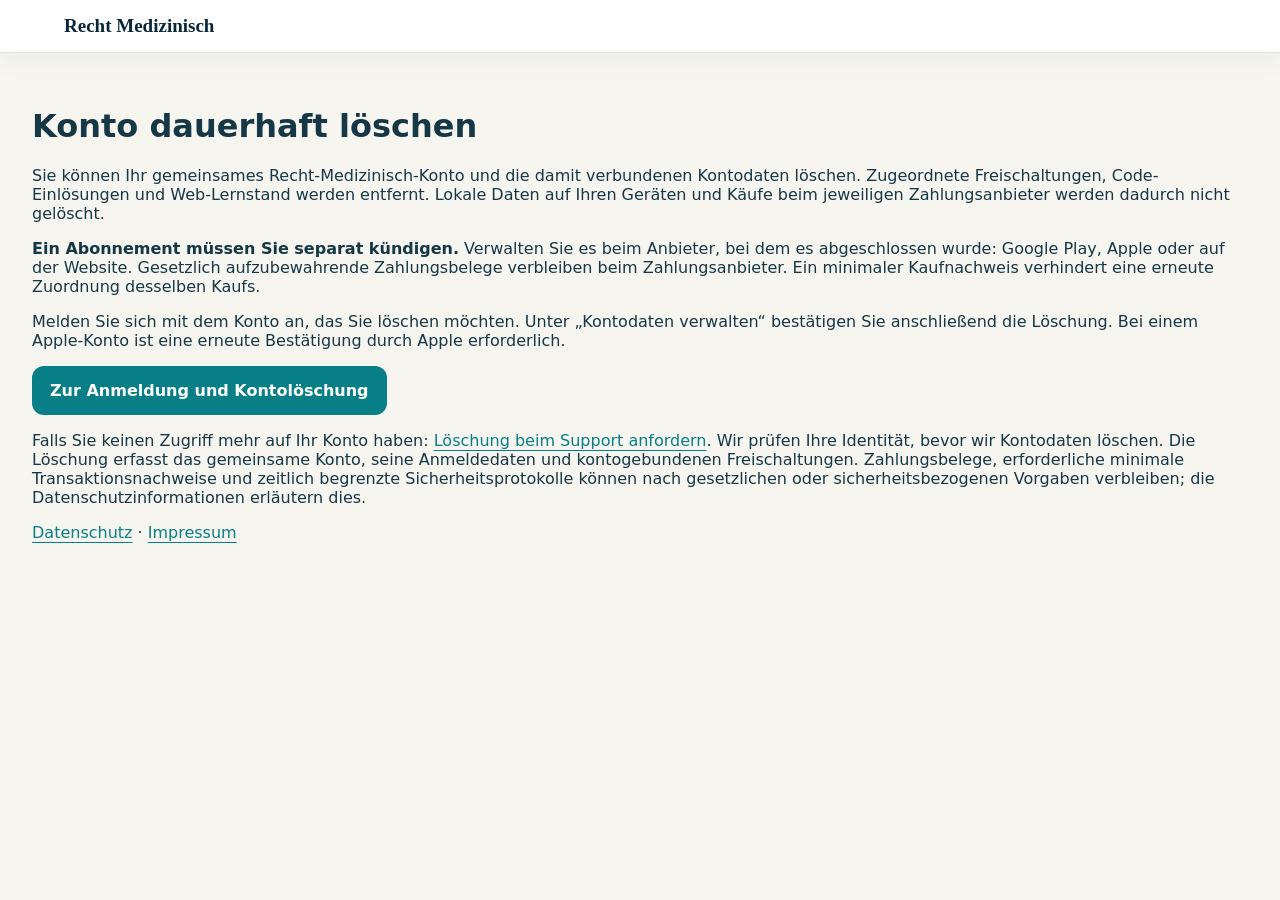
==== commit 0fd1bac6: "feat: share learning progress and guide case investigations" ====
--- a/account-deletion.html
+++ b/account-deletion.html
@@ -1,5 +1,5 @@
 <!doctype html>
-<html lang="de"><head><meta charset="utf-8"><meta name="viewport" content="width=device-width,initial-scale=1"><title>Konto löschen · Recht Medizinisch</title><link rel="stylesheet" href="styles.css?v=20261106-practiceux2"></head>
+<html lang="de"><head><meta charset="utf-8"><meta name="viewport" content="width=device-width,initial-scale=1"><title>Konto löschen · Recht Medizinisch</title><link rel="stylesheet" href="styles.css?v=20261027-view-parity56a"></head>
 <body><header><a class="brand" href="./">Recht Medizinisch</a></header><main>
 <h1>Konto dauerhaft löschen</h1>
 <p>Sie können Ihr gemeinsames Recht-Medizinisch-Konto und die damit verbundenen Kontodaten löschen. Zugeordnete Freischaltungen, Code-Einlösungen und Web-Lernstand werden entfernt. Lokale Daten auf Ihren Geräten und Käufe beim jeweiligen Zahlungsanbieter werden dadurch nicht gelöscht.</p>
--- a/styles.css
+++ b/styles.css
@@ -5,6 +5,12 @@
 .diagram{margin:24px 0;padding:16px;background:white;border-radius:20px}.diagram img{display:block;max-width:100%;max-height:85vh;object-fit:contain;margin:0 auto 16px}.image-dialog{max-width:96vw;max-height:95vh;border:0;border-radius:16px;padding:16px}.image-dialog img{display:block;max-width:none;width:min(1400px,160vw);height:auto}.image-dialog::backdrop{background:#092639cc}.image-dialog button{position:sticky;top:0}.course-links{margin:18px 0}
 
 button.danger{background:#a52332;color:white} details label{display:block;margin-top:1rem}
+:root{--secondary-ink:#066b73}.button.secondary,button.secondary{color:var(--secondary-ink)}
+.podcast-platforms{display:grid;grid-template-columns:repeat(2,minmax(0,1fr));gap:10px;margin-block:14px;max-width:600px}
+.podcast-platforms .button.podcast-listen{display:flex;align-items:flex-start;gap:8px;min-width:0;padding:12px 10px;font-size:.85rem;text-align:left;white-space:normal;overflow-wrap:anywhere}
+.podcast-platforms .podcast-listen .platform-logo{flex:0 0 24px;width:24px;height:24px;max-width:24px;object-fit:contain;border-radius:0}
+.podcast-listen-copy{display:grid;gap:4px;min-width:0;line-height:1.4}.podcast-listen-copy small{font-size:.8rem;font-weight:400}
+.podcast-provider-disclosure>summary{cursor:pointer;padding:12px 0;font-weight:650;color:var(--teal)}
 
 select{display:block;width:100%;padding:14px;margin:12px 0;border:1px solid #b9ced2;border-radius:8px;background:white;color:#15323d;font:inherit}.selected-answer{border:2px solid #087f87;background:#e6f5f5}
 
@@ -349,3 +355,35 @@
 @media(max-width:520px){.context-dialog{padding:18px}.context-dialog-header{grid-template-columns:minmax(0,1fr)}.context-dialog-header button{justify-self:end}}
 /* Long German legal terms must remain readable on narrow screens. */
 main,dialog{overflow-wrap:anywhere;hyphens:auto}
+
+/* Learning-profile controls have text-only headings, unlike course material rows. */
+.progress-actions .progress-disclosure{padding:0;border:1px solid #cfdfdc;background:#f7faf9;overflow:hidden}
+.progress-actions .progress-disclosure>summary{display:grid;grid-template-columns:minmax(0,1fr) 16px;align-items:center;gap:12px;padding:14px 16px;min-height:48px;line-height:1.5;list-style:none;white-space:normal;overflow-wrap:break-word;color:var(--teal)}
+.progress-actions .progress-disclosure>summary::-webkit-details-marker{display:none}
+.progress-actions .progress-disclosure>summary::after{content:'⌄';justify-self:end;font-size:22px;line-height:1}
+.progress-actions .progress-disclosure[open]>summary::after{transform:rotate(180deg)}
+.progress-actions .progress-disclosure>div,.progress-actions .progress-disclosure>p{padding:0 16px 16px}
+.progress-saved-item{padding:16px;border-top:1px solid #cfdfdc}
+.progress-actions button,.sync-panel>button{display:block;max-width:100%;margin:12px 0;white-space:normal;overflow-wrap:break-word;line-height:1.5}
+.sync-panel .sync-saved{background:#e0f3ef;border-left-color:var(--teal);color:#075e66}
+.sync-panel .sync-syncing,.sync-panel .sync-pending{background:#edf4f8;border-left-color:#4d718f;color:#244358}
+.sync-panel .sync-invalid{background:#ffebe9;border-left-color:#b33131;color:#852626}
+@font-face{font-family:'Google Sans';font-style:normal;font-weight:500;font-display:swap;src:url('./assets/google-sans-medium-latin.woff2') format('woff2')}
+.google-sign-in{display:flex;align-items:center;justify-content:center;gap:12px;width:100%;min-height:50px;margin:12px 0;padding:12px;border:1px solid #747775;border-radius:8px;background:#fff;color:#1f1f1f;font-family:'Google Sans',Arial,sans-serif;font-size:14px;font-weight:500;line-height:20px;box-shadow:none}
+.google-sign-in img{display:block;width:20px;height:20px;flex:0 0 20px;object-fit:contain}
+.google-sign-in span{min-width:0;white-space:normal}
+.google-sign-in:hover{background:#f8faff;border-color:#5b626c}
+.google-sign-in:focus-visible{outline:3px solid #8ab4f8;outline-offset:3px}
+.google-sign-in:disabled{opacity:.55;cursor:wait}
+
+.casefile-flow progress{display:block;width:100%;height:16px;accent-color:var(--teal)}.casefile-pending{border-left:4px solid #b58123;background:#fff5dc;padding:12px;border-radius:8px}.casefile-dialog button.is-answered{background:#e2f3e9;color:#175944;border:1px solid #83b59b}.casefile .casework-warning{border-left:5px solid #b83232;background:#fff0ef;color:#782c2c}
+
+.casefile-flow-steps{display:flex;flex-wrap:wrap;gap:10px 24px;padding-left:22px}.casefile-flow-steps li{flex:1 1 180px;color:#566b73}.casefile-flow-steps .is-current{font-weight:750;color:#075f65}.casefile-flow-steps .is-complete{color:#246547}
+
+/* Use the available workspace below the existing navigation. Reading blocks
+   retain their own line-length limits; account forms remain deliberately narrow. */
+main:not(.narrow):not(.presentation-player){width:100%;max-width:none;margin-inline:0;padding-inline:clamp(16px,2.5vw,40px)}
+.reference-results{display:grid;grid-template-columns:repeat(auto-fit,minmax(min(100%,380px),1fr));gap:18px;align-items:start}
+.reference-results>.card{margin-bottom:0;min-width:0}
+
+.knowledge-banner .subtle{color:rgba(255,255,255,.78)}
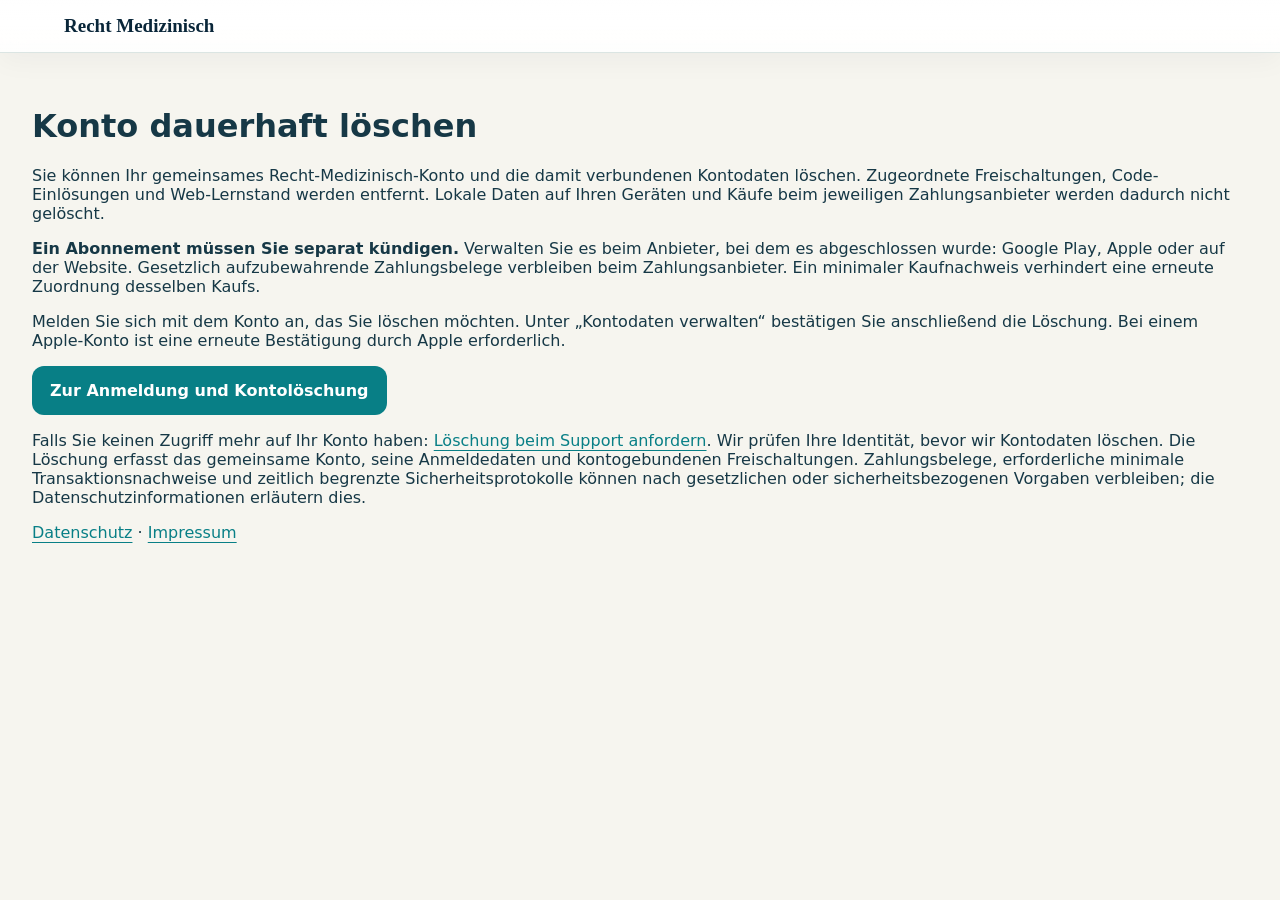
==== commit 7e288182: "Release polished casefile, full-screen reading and account certificates" ====
--- a/account-deletion.html
+++ b/account-deletion.html
@@ -1,5 +1,5 @@
 <!doctype html>
-<html lang="de"><head><meta charset="utf-8"><meta name="viewport" content="width=device-width,initial-scale=1"><title>Konto löschen · Recht Medizinisch</title><link rel="stylesheet" href="styles.css?v=20261027-view-parity56a"></head>
+<html lang="de"><head><meta charset="utf-8"><meta name="viewport" content="width=device-width,initial-scale=1"><title>Konto löschen · Recht Medizinisch</title><link rel="stylesheet" href="styles.css?v=20261126-web-release"></head>
 <body><header><a class="brand" href="./">Recht Medizinisch</a></header><main>
 <h1>Konto dauerhaft löschen</h1>
 <p>Sie können Ihr gemeinsames Recht-Medizinisch-Konto und die damit verbundenen Kontodaten löschen. Zugeordnete Freischaltungen, Code-Einlösungen und Web-Lernstand werden entfernt. Lokale Daten auf Ihren Geräten und Käufe beim jeweiligen Zahlungsanbieter werden dadurch nicht gelöscht.</p>
--- a/styles.css
+++ b/styles.css
@@ -189,6 +189,8 @@
 .home-learning-menu{margin:34px 0}
 .home-learning-menu>h2{font-family:Georgia,serif;font-size:clamp(27px,3vw,35px);color:#0d3042;margin:6px 0 20px}
 .home-shortcut-grid{display:grid;grid-template-columns:repeat(3,minmax(0,1fr));gap:18px}
+.home-shortcut-card .home-shortcut-with-icon{display:flex;align-items:center;gap:.48rem}
+.home-shortcut-with-icon img{flex:none}
 .home-shortcut-card{--home-accent:#087f86;background:linear-gradient(145deg,#fff,#f1f9f7);border:1px solid #d4e4df;border-top:5px solid var(--home-accent);border-radius:22px;padding:19px;min-width:0;box-shadow:0 11px 26px #0926390b}
 .home-tone-blue{--home-accent:#426eab;background:linear-gradient(145deg,#fff,#f2f5fc)}
 .home-tone-gold{--home-accent:#af852c;background:linear-gradient(145deg,#fff,#fff9ec)}
@@ -387,3 +389,88 @@
 .reference-results>.card{margin-bottom:0;min-width:0}
 
 .knowledge-banner .subtle{color:rgba(255,255,255,.78)}
+
+/* Casefile variant overview: progress belongs to each active learning attempt. */
+.casefile-variant-heading{display:flex;gap:16px;align-items:flex-start}.casefile-variant-letter{font-size:1.5rem;font-weight:800;color:var(--teal);min-width:32px}.casefile-variant-heading h3{margin:0 0 6px}.casefile-variant-status progress{display:block;width:100%;height:10px;accent-color:var(--teal)}.casefile-completed{color:var(--teal);font-weight:700}
+
+.reading-mode-bar {
+  display:flex;
+  justify-content:flex-end;
+  padding:4px clamp(12px, 2.5vw, 40px);
+  background:#f7fbfa;
+}
+.reading-mode-bar[hidden] { display:none; }
+.reading-mode-bar button { min-height:44px; }
+.parcours-progress-entry { display:block; padding-block:.2rem .65rem; color:inherit; text-decoration:none; }
+.parcours-progress-entry:hover h2 { text-decoration:underline; }
+.parcours-progress-entry progress { display:block; width:100%; }
+.practice-entry-chevron { color:var(--teal); font-size:1.6rem; flex:none; align-self:center; }
+body>header {
+  background:linear-gradient(to bottom, #fff 0%, #fffffff5 45%, #ffffffe0 100%);
+  backdrop-filter:blur(12px);
+}
+body>header nav { background:color-mix(in srgb,var(--teal) 4%,transparent); border-radius:.85rem; }
+.reading-mode-bar { background:color-mix(in srgb,var(--card,#f7fbfa) 91%,transparent); backdrop-filter:blur(12px); }
+body.reading-focus > header, body.reading-focus > footer { display:none; }
+body.reading-focus .reading-mode-bar {
+  position:sticky;
+  top:0;
+  z-index:12;
+  border-bottom:1px solid #d3e4e1;
+}
+.practice-overview { display:grid; gap:12px; margin-block:20px; }
+.practice-overview h2, .practice-overview h3 { margin:0; }
+.practice-overview .practice-entry { margin:0; }
+
+.nav-progress #header-progress-value {
+  box-sizing:border-box;
+  display:grid;
+  place-items:center;
+  width:40px;
+  height:40px;
+  flex:0 0 40px;
+  padding:0;
+  border:3px solid transparent;
+  border-radius:50%;
+  background:linear-gradient(#f4fbf9,#f4fbf9) padding-box,
+    conic-gradient(#087f86 var(--progress,0%),#cfdfdf 0) border-box;
+  color:#153b4a;
+  font-size:.78rem;
+  font-variant-numeric:tabular-nums;
+}
+
+/* Full-screen reading keeps the navigation reachable on both touch and pointer. */
+.reading-mode-bar { gap:.6rem; min-height:48px; }
+.reading-mode-bar button { display:inline-flex; align-items:center; gap:.45rem; }
+.reading-mode-bar button[hidden] { display:none; }
+.reading-mode-bar svg { width:1.12rem; height:1.12rem; }
+body.reading-focus > header {
+  display:block; position:fixed; z-index:24; inset:0 0 auto;
+  visibility:hidden; opacity:0; pointer-events:none;
+  box-shadow:0 8px 28px #123d4522;
+}
+body.reading-focus.reading-nav-open > header {
+  visibility:visible; opacity:1; pointer-events:auto;
+}
+body.reading-focus .reading-mode-bar {
+  position:relative; z-index:13; top:auto;
+  background:transparent; backdrop-filter:none; border:0;
+}
+body.reading-focus > main:not(.presentation-player) { padding-top:.65rem; }
+body.reading-focus:has(main.casefile) > main { min-height:calc(100dvh - 64px); }
+body.reading-focus .casefile-rail { top:16px; max-block-size:calc(100dvh - 32px); }
+body.reading-focus .reading-mode-bar:focus-within { z-index:25; }
+.library-profession-mtr::before { content:''; display:inline-block; width:1.3rem; height:1.3rem; margin-inline:.2rem .6rem; vertical-align:middle; background:url('./assets/mtr-scanner.svg') center / contain no-repeat; }
+
+body>header:has(>.reading-mode-bar) { grid-template-columns:minmax(0,1fr) auto auto auto; }
+body>header>.reading-mode-bar { grid-column:3; grid-row:1; padding:0; min-height:0; background:none; backdrop-filter:none; }
+body>header:has(>.reading-mode-bar)>.nav-progress { grid-column:4; }
+.nav-progress .header-progress-label { display:inline-flex; align-items:center; gap:.35rem; }
+.header-progress-label svg,.account-link svg { flex:none; width:1.1rem; height:1.1rem; fill:none; stroke:currentColor; stroke-width:1.75; stroke-linecap:round; stroke-linejoin:round; }
+body>header nav .account-link { display:inline-flex; align-items:center; gap:.38rem; }
+.presentation-player .reading-mode-bar { min-height:0; padding:0; background:none; backdrop-filter:none; }
+@media(max-width:720px){
+ body>header .reading-mode-bar button { padding:.5rem; width:44px; justify-content:center; border-radius:50%; }
+ body>header .reading-mode-bar .reading-label,.nav-progress .header-progress-label { position:absolute; inline-size:1px; block-size:1px; overflow:hidden; clip-path:inset(50%); white-space:nowrap; }
+ body>header .nav-progress { min-width:0; padding:.1rem; border-radius:50%; }
+}
